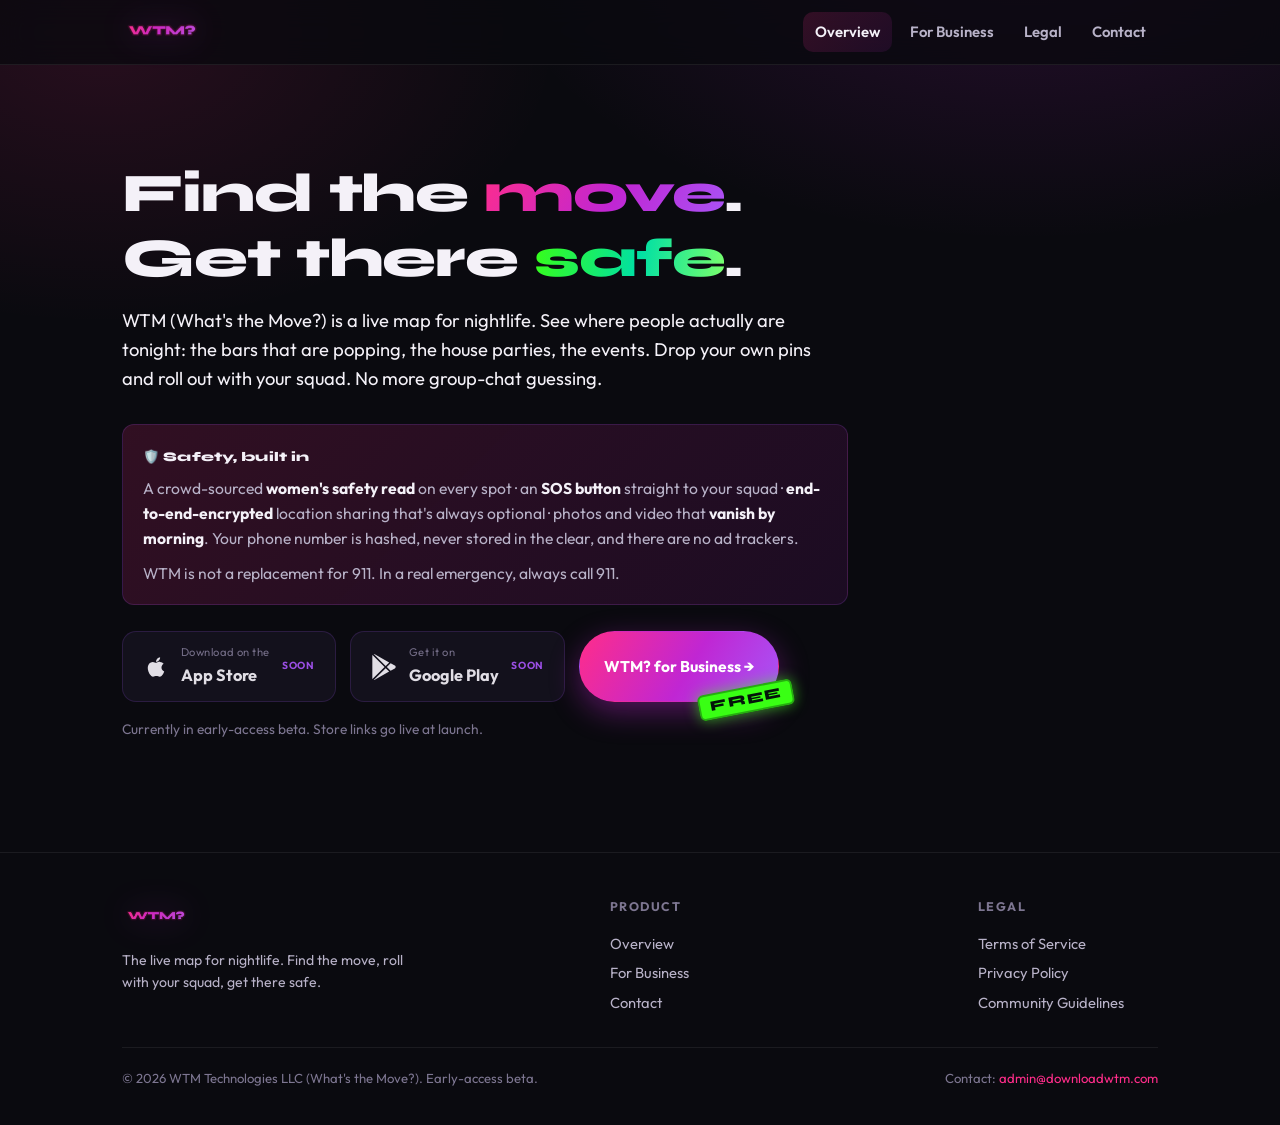
==== index.html @ 10116d81 "Initial commit — downloadwtm.com static site (WTM Technologies LLC)" ====
<!DOCTYPE html>
<html lang="en">
<head>
  <meta charset="UTF-8" />
  <meta name="viewport" content="width=device-width, initial-scale=1.0" />
  <title>WTM (What's the Move?) · Nightlife discovery map</title>
  <meta name="description" content="WTM (What's the Move?) is a live safety-first map for discovering the move, bars, parties, and events in your college town. See what's hot tonight, drop pins, roll with your squad." />
  <meta name="theme-color" content="#0a0a0f" />
  <link rel="stylesheet" href="styles.css" />
  <link rel="icon" href="data:image/svg+xml,%3Csvg xmlns='http://www.w3.org/2000/svg' viewBox='0 0 32 32'%3E%3Cdefs%3E%3ClinearGradient id='g' x1='0' y1='0' x2='1' y2='1'%3E%3Cstop offset='0' stop-color='%23ff2d8a'/%3E%3Cstop offset='1' stop-color='%23a855f7'/%3E%3C/linearGradient%3E%3C/defs%3E%3Ccircle cx='16' cy='16' r='14' fill='url(%23g)'/%3E%3C/svg%3E" />
</head>
<body>
  <!-- ===== HEADER ===== -->
  <header class="site-header">
    <div class="container nav">
      <a class="brand" href="index.html" aria-label="WTM (What's the Move?)">
        <img src="assets/wtmLogoWithGlow.png" alt="WTM (What's the Move?)" class="brand-logo" />
      </a>
      <input type="checkbox" id="navtoggle" class="nav-toggle" />
      <label for="navtoggle" class="nav-burger" aria-label="Menu"><span></span></label>
      <nav class="nav-links">
        <a href="index.html" class="active">Overview</a>
        <a href="business.html">For Business</a>
        <a href="legal.html">Legal</a>
        <a href="contact.html">Contact</a>
      </nav>
    </div>
  </header>

  <!-- ===== HERO ===== -->
  <section class="hero">
    <div class="container">
      <h1>Find the <span class="gradient-text">move</span>.<br />Get there <span class="gradient-green">safe</span>.</h1>
      <p class="lead">WTM (What's the Move?) is a live map for nightlife. See where people actually are tonight: the bars that are popping, the house parties, the events. Drop your own pins and roll out with your squad. No more group-chat guessing.</p>

      <!-- Safety emphasis -->
      <div class="safety-band">
        <span class="safety-tag">🛡️ Safety, built in</span>
        <p>A crowd-sourced <strong>women's safety read</strong> on every spot · an <strong>SOS button</strong> straight to your squad · <strong>end-to-end-encrypted</strong> location sharing that's always optional · photos and video that <strong>vanish by morning</strong>. Your phone number is hashed, never stored in the clear, and there are no ad trackers.</p>
        <p class="safety-fine">WTM is not a replacement for 911. In a real emergency, always call 911.</p>
      </div>

      <!-- Buttons front &amp; center: App Store · Google Play · For Business -->
      <div class="hero-downloads">
        <span class="store-btn" aria-disabled="true" title="Coming soon">
          <span class="store-ico"><svg viewBox="0 0 24 24" aria-hidden="true"><path d="M17.05 20.28c-.98.95-2.05.8-3.08.35-1.09-.46-2.09-.48-3.24 0-1.44.62-2.2.44-3.06-.35C2.79 15.25 3.51 7.59 9.05 7.31c1.35.07 2.29.74 3.08.8 1.18-.24 2.31-.93 3.57-.84 1.51.12 2.65.72 3.4 1.8-3.12 1.87-2.38 5.98.48 7.13-.57 1.5-1.31 2.99-2.54 4.1l-.01-.02zM12.03 7.25c-.15-2.23 1.66-4.07 3.74-4.25.29 2.58-2.34 4.5-3.74 4.25z"/></svg></span>
          <span><small>Download on the</small><strong>App Store</strong></span>
          <span class="soon">Soon</span>
        </span>
        <span class="store-btn" aria-disabled="true" title="Coming soon">
          <span class="store-ico"><svg viewBox="0 0 24 24" aria-hidden="true"><path d="M22.018 13.298l-3.919 2.218-3.515-3.493 3.543-3.521 3.891 2.202a1.49 1.49 0 0 1 0 2.594zM1.337.924a1.486 1.486 0 0 0-.112.568v21.017c0 .217.045.419.124.6l11.155-11.087L1.337.924zm12.207 10.065l3.258-3.238L3.45.195a1.466 1.466 0 0 0-.946-.179l11.04 10.973zm0 2.067l-11 10.933c.298.036.612-.016.906-.183l13.324-7.54-3.23-3.21z"/></svg></span>
          <span><small>Get it on</small><strong>Google Play</strong></span>
          <span class="soon">Soon</span>
        </span>
        <div class="biz-wrap">
          <a class="btn btn-primary btn-biz" href="business.html">WTM? for Business →</a>
          <span class="free-stamp">FREE</span>
        </div>
      </div>
      <p class="hero-note">Currently in early-access beta. Store links go live at launch.</p>
    </div>
  </section>

  <!-- ===== FOOTER ===== -->
  <footer class="site-footer">
    <div class="container">
      <div class="footer-grid">
        <div class="footer-col" style="max-width:300px;">
          <a class="brand" href="index.html" style="margin-bottom:12px;">
            <img src="assets/wtmLogoWithGlow.png" alt="WTM (What's the Move?)" class="brand-logo brand-logo--footer" />
          </a>
          <p style="font-size:0.88rem;">The live map for nightlife. Find the move, roll with your squad, get there safe.</p>
        </div>
        <div class="footer-col">
          <h4>Product</h4>
          <a href="index.html">Overview</a>
          <a href="business.html">For Business</a>
          <a href="contact.html">Contact</a>
        </div>
        <div class="footer-col">
          <h4>Legal</h4>
          <a href="legal.html#tos">Terms of Service</a>
          <a href="legal.html#privacy">Privacy Policy</a>
          <a href="legal.html#guidelines">Community Guidelines</a>
        </div>
      </div>
      <div class="footer-bottom">
        <span>© 2026 WTM Technologies LLC (What's the Move?). Early-access beta.</span>
        <span>Contact: <a href="mailto:admin@downloadwtm.com">admin@downloadwtm.com</a></span>
      </div>
    </div>
  </footer>
</body>
</html>
---- styles.css ----
/* ============================================================
   WTM ("What's the Move?") — shared website styles
   Plain static CSS. No build tooling. Nightlife palette.
   Fonts: Outfit (body) + Syne (display) — the app's own typefaces,
   self-hosted from /fonts (no CDN dependency).
   ============================================================ */

@font-face { font-family: "Outfit"; src: url("fonts/Outfit-Regular.ttf") format("truetype");  font-weight: 400; font-style: normal; font-display: swap; }
@font-face { font-family: "Outfit"; src: url("fonts/Outfit-Medium.ttf") format("truetype");   font-weight: 500; font-style: normal; font-display: swap; }
@font-face { font-family: "Outfit"; src: url("fonts/Outfit-SemiBold.ttf") format("truetype"); font-weight: 600; font-style: normal; font-display: swap; }
@font-face { font-family: "Outfit"; src: url("fonts/Outfit-Bold.ttf") format("truetype");     font-weight: 700; font-style: normal; font-display: swap; }
@font-face { font-family: "Syne";   src: url("fonts/Syne-Bold.ttf") format("truetype");        font-weight: 700; font-style: normal; font-display: swap; }
@font-face { font-family: "Syne";   src: url("fonts/Syne-ExtraBold.ttf") format("truetype");   font-weight: 800; font-style: normal; font-display: swap; }

:root {
  --bg:        #0a0a0f;   /* root background */
  --bg-2:      #12101a;   /* raised surface */
  --bg-3:      #14121e;   /* card */
  --bg-4:      #1e1a28;   /* input / chip */
  --fuchsia:   #c026d3;   /* primary */
  --pink:      #ff2d8a;   /* secondary / hot pink */
  --purple:    #a855f7;   /* accent / soft purple */
  --text:      #f4f1f8;   /* primary text */
  --muted:     #b8b2c8;   /* secondary text */
  --faint:     #7d7691;   /* tertiary text */
  --line:      rgba(168, 85, 247, 0.18); /* hairline borders */
  --line-soft: rgba(255, 255, 255, 0.07);
  --glow:      rgba(192, 38, 211, 0.35);
  --maxw:      1080px;
  --radius:    18px;
  --radius-sm: 12px;
  --shadow:    0 18px 50px rgba(0, 0, 0, 0.55);
  --grad:      linear-gradient(120deg, #ff2d8a 0%, #c026d3 55%, #a855f7 100%);
  --grad-soft: linear-gradient(135deg, rgba(255, 45, 138, 0.16), rgba(192, 38, 211, 0.10));
  --font-body:    "Outfit", -apple-system, BlinkMacSystemFont, "Segoe UI", Roboto,
                  Helvetica, Arial, "Apple Color Emoji", "Segoe UI Emoji", sans-serif;
  --font-display: "Syne", "Outfit", -apple-system, BlinkMacSystemFont, "Segoe UI",
                  Roboto, Helvetica, Arial, sans-serif;
}

* { box-sizing: border-box; }

html { scroll-behavior: smooth; scroll-padding-top: 90px; }

body {
  margin: 0;
  font-family: var(--font-body);
  background: var(--bg);
  color: var(--text);
  line-height: 1.6;
  -webkit-font-smoothing: antialiased;
  text-rendering: optimizeLegibility;
  /* subtle radial nightlife glow at the top */
  background-image:
    radial-gradient(900px 520px at 80% -8%, rgba(192, 38, 211, 0.16), transparent 60%),
    radial-gradient(760px 480px at 8% 4%, rgba(255, 45, 138, 0.12), transparent 60%);
  background-attachment: fixed;
}

a { color: var(--pink); text-decoration: none; }
a:hover { text-decoration: underline; }

img { max-width: 100%; display: block; }

/* ---------- layout helpers ---------- */
.container {
  width: 100%;
  max-width: var(--maxw);
  margin: 0 auto;
  padding: 0 22px;
}

.section { padding: 64px 0; }
.section--tight { padding: 40px 0; }

.eyebrow {
  display: inline-block;
  font-size: 12px;
  letter-spacing: 0.16em;
  text-transform: uppercase;
  color: var(--purple);
  font-weight: 700;
  margin-bottom: 14px;
}

h1, h2, h3 { font-family: var(--font-display); line-height: 1.2; margin: 0 0 14px; font-weight: 800; letter-spacing: -0.01em; }
h1 { font-size: clamp(2.1rem, 6vw, 3.4rem); letter-spacing: -0.02em; }
h2 { font-size: clamp(1.5rem, 3.6vw, 2.2rem); letter-spacing: -0.01em; }
h3 { font-size: 1.18rem; }

p { color: var(--muted); margin: 0 0 16px; }
.lead { font-size: 1.15rem; color: var(--text); max-width: 60ch; }

.gradient-text {
  background: var(--grad);
  -webkit-background-clip: text;
  background-clip: text;
  -webkit-text-fill-color: transparent;
  color: transparent;
}

/* ---------- header / nav ---------- */
.site-header {
  position: sticky;
  top: 0;
  z-index: 50;
  backdrop-filter: blur(14px);
  -webkit-backdrop-filter: blur(14px);
  background: rgba(10, 10, 15, 0.78);
  border-bottom: 1px solid var(--line-soft);
}
.nav {
  display: flex;
  align-items: center;
  justify-content: space-between;
  height: 64px;
  gap: 16px;
}
.brand {
  display: flex;
  align-items: center;
  gap: 10px;
  font-weight: 800;
  font-size: 1.15rem;
  letter-spacing: -0.01em;
  color: var(--text);
}
.brand:hover { text-decoration: none; }
.brand .logo-dot {
  width: 26px; height: 26px;
  border-radius: 50%;
  background: var(--grad);
  box-shadow: 0 0 18px var(--glow);
  display: inline-block;
}
.brand small {
  display: block;
  font-size: 10px;
  font-weight: 600;
  letter-spacing: 0.04em;
  color: var(--faint);
  margin-top: -2px;
}
.nav-links { display: flex; align-items: center; gap: 6px; }
.nav-links a {
  color: var(--muted);
  font-size: 0.93rem;
  font-weight: 600;
  padding: 8px 12px;
  border-radius: 10px;
  transition: color 0.15s, background 0.15s;
}
.nav-links a:hover { color: var(--text); background: rgba(255, 255, 255, 0.05); text-decoration: none; }
.nav-links a.active { color: var(--text); background: var(--grad-soft); }

/* mobile nav toggle (pure CSS via checkbox) */
.nav-toggle { display: none; }
.nav-burger {
  display: none;
  cursor: pointer;
  width: 42px; height: 42px;
  border-radius: 10px;
  border: 1px solid var(--line);
  background: var(--bg-3);
  align-items: center;
  justify-content: center;
}
.nav-burger span,
.nav-burger span::before,
.nav-burger span::after {
  content: "";
  display: block;
  width: 18px; height: 2px;
  background: var(--text);
  border-radius: 2px;
  position: relative;
}
.nav-burger span::before { position: absolute; top: -6px; }
.nav-burger span::after  { position: absolute; top: 6px; }

/* ---------- buttons ---------- */
.btn {
  display: inline-flex;
  align-items: center;
  justify-content: center;
  gap: 9px;
  padding: 13px 22px;
  border-radius: 999px;
  font-weight: 700;
  font-size: 0.97rem;
  border: 1px solid transparent;
  cursor: pointer;
  transition: transform 0.08s ease, box-shadow 0.15s ease, opacity 0.15s;
  text-decoration: none;
  white-space: nowrap;
}
.btn:hover { text-decoration: none; transform: translateY(-1px); }
.btn:active { transform: translateY(1px); }
.btn-primary {
  background: var(--grad);
  color: #fff;
  box-shadow: 0 10px 30px rgba(192, 38, 211, 0.40);
}
.btn-primary:hover { box-shadow: 0 14px 38px rgba(192, 38, 211, 0.55); color: #fff; }
.btn-ghost {
  background: var(--bg-3);
  color: var(--text);
  border-color: var(--line);
}
.btn-ghost:hover { border-color: var(--purple); color: var(--text); }
.btn-block { width: 100%; }
.btn-lg { padding: 16px 28px; font-size: 1.04rem; }

/* ---------- hero ---------- */
.hero {
  position: relative;
  padding: 96px 0 72px;
  overflow: hidden;
}
.hero .lead { margin-bottom: 30px; }
.hero-cta { display: flex; flex-wrap: wrap; gap: 14px; margin-bottom: 18px; }
.hero-note { font-size: 0.86rem; color: var(--faint); }

/* ---------- cards / grids ---------- */
.grid {
  display: grid;
  gap: 20px;
  grid-template-columns: repeat(auto-fit, minmax(250px, 1fr));
}
.card {
  background: var(--bg-3);
  border: 1px solid var(--line-soft);
  border-radius: var(--radius);
  padding: 24px;
  box-shadow: var(--shadow);
}
.card h3 { margin-bottom: 8px; }
.card p { margin-bottom: 0; font-size: 0.96rem; }
.card .ico {
  font-size: 1.6rem;
  margin-bottom: 12px;
  display: inline-block;
  filter: drop-shadow(0 0 12px var(--glow));
}
.card--feature { transition: transform 0.18s ease, border-color 0.18s; }
.card--feature:hover { transform: translateY(-3px); border-color: var(--line); }

/* badge / chip */
.chip {
  display: inline-flex;
  align-items: center;
  gap: 6px;
  font-size: 0.78rem;
  font-weight: 700;
  letter-spacing: 0.02em;
  padding: 6px 12px;
  border-radius: 999px;
  background: var(--grad-soft);
  border: 1px solid var(--line);
  color: var(--text);
}

/* store buttons (download placeholders) */
.store-row { display: flex; flex-wrap: wrap; gap: 14px; margin-top: 8px; }
.store-btn {
  display: inline-flex;
  align-items: center;
  gap: 12px;
  padding: 12px 20px;
  border-radius: 14px;
  background: var(--bg-3);
  border: 1px solid var(--line);
  color: var(--text);
  min-width: 200px;
  cursor: default;
  opacity: 0.92;
}
.store-btn .store-ico { display: inline-flex; align-items: center; }
.store-btn .store-ico svg { width: 26px; height: 26px; display: block; fill: currentColor; }
.store-btn small { display: block; font-size: 0.7rem; color: var(--faint); letter-spacing: 0.04em; }
.store-btn strong { font-size: 1.02rem; font-weight: 700; }
.store-btn .soon {
  margin-left: auto;
  font-size: 0.64rem;
  font-weight: 800;
  letter-spacing: 0.08em;
  text-transform: uppercase;
  color: var(--purple);
}

/* ---------- banners / callouts ---------- */
.banner {
  border-radius: var(--radius-sm);
  padding: 16px 20px;
  font-size: 0.92rem;
  border: 1px solid var(--line);
  background: var(--grad-soft);
}
.banner strong { color: var(--text); }
.banner--warn {
  border-color: rgba(255, 45, 138, 0.45);
  background: rgba(255, 45, 138, 0.10);
}
.banner--emergency {
  border-color: rgba(255, 60, 80, 0.5);
  background: rgba(255, 45, 80, 0.12);
  color: #ffd9e0;
}
.banner--emergency strong { color: #ff7a90; }

/* ---------- footer ---------- */
.site-footer {
  border-top: 1px solid var(--line-soft);
  padding: 44px 0 36px;
  margin-top: 24px;
  background: rgba(10, 10, 15, 0.6);
}
.footer-grid {
  display: flex;
  flex-wrap: wrap;
  gap: 28px;
  justify-content: space-between;
  align-items: flex-start;
}
.footer-col { min-width: 180px; }
.footer-col h4 {
  font-size: 0.78rem;
  text-transform: uppercase;
  letter-spacing: 0.12em;
  color: var(--faint);
  margin: 0 0 12px;
}
.footer-col a { display: block; color: var(--muted); font-size: 0.92rem; padding: 3px 0; }
.footer-col a:hover { color: var(--text); }
.footer-bottom {
  margin-top: 30px;
  padding-top: 20px;
  border-top: 1px solid var(--line-soft);
  font-size: 0.82rem;
  color: var(--faint);
  display: flex;
  flex-wrap: wrap;
  gap: 8px 18px;
  justify-content: space-between;
}

/* ============================================================
   LEGAL PAGE
   ============================================================ */
.legal-layout {
  display: grid;
  grid-template-columns: 260px 1fr;
  gap: 40px;
  align-items: start;
}
.toc {
  position: sticky;
  top: 84px;
  max-height: calc(100vh - 110px);
  overflow-y: auto;
  padding: 18px;
  background: var(--bg-3);
  border: 1px solid var(--line-soft);
  border-radius: var(--radius-sm);
}
.toc h4 {
  font-size: 0.74rem;
  text-transform: uppercase;
  letter-spacing: 0.12em;
  color: var(--faint);
  margin: 0 0 10px;
}
.toc h4:not(:first-child) { margin-top: 16px; }
.toc a {
  display: block;
  color: var(--muted);
  font-size: 0.85rem;
  padding: 4px 8px;
  border-radius: 8px;
  border-left: 2px solid transparent;
}
.toc a:hover { color: var(--text); background: rgba(255, 255, 255, 0.04); text-decoration: none; }

.legal-body { min-width: 0; }
.legal-body h2 {
  scroll-margin-top: 90px;
  margin-top: 40px;
  padding-top: 14px;
  border-top: 1px solid var(--line-soft);
}
.legal-body h2:first-of-type { border-top: none; margin-top: 0; padding-top: 0; }
.legal-body h3 { scroll-margin-top: 90px; margin-top: 26px; color: var(--purple); }
.legal-body h4 { margin: 20px 0 8px; font-size: 1rem; color: var(--text); }
.legal-body p, .legal-body li { color: var(--muted); }
.legal-body ul { padding-left: 22px; margin: 0 0 16px; }
.legal-body li { margin-bottom: 7px; }
.legal-body strong { color: var(--text); }
.legal-body .clause { margin: 0 0 12px; }
.legal-body .clause .num { color: var(--purple); font-weight: 700; margin-right: 6px; }

.legal-summary {
  background: var(--grad-soft);
  border: 1px solid var(--line);
  border-radius: var(--radius-sm);
  padding: 20px 22px;
  margin: 0 0 28px;
}
.legal-summary h3 { color: var(--text); margin-top: 0; }
.legal-summary ul { margin-bottom: 0; }

.doc-divider {
  margin: 56px 0 0;
  padding-top: 40px;
  border-top: 2px solid var(--line);
}

.to-finalize {
  display: inline-block;
  font-size: 0.78rem;
  font-weight: 700;
  color: var(--purple);
  background: rgba(168, 85, 247, 0.12);
  border: 1px solid var(--line);
  border-radius: 8px;
  padding: 2px 9px;
}

/* ============================================================
   CONTACT PAGE
   ============================================================ */
.contact-card {
  background: var(--bg-3);
  border: 1px solid var(--line-soft);
  border-radius: var(--radius);
  padding: 26px;
  box-shadow: var(--shadow);
  scroll-margin-top: 90px;
}
.contact-card h3 { display: flex; align-items: center; gap: 10px; }
.contact-card .ico { font-size: 1.4rem; }
.contact-card .what {
  font-size: 0.82rem;
  color: var(--faint);
  margin: 14px 0 6px;
  text-transform: uppercase;
  letter-spacing: 0.08em;
}
.contact-card .tmpl {
  background: var(--bg);
  border: 1px solid var(--line-soft);
  border-radius: 10px;
  padding: 12px 14px;
  font-size: 0.85rem;
  color: var(--muted);
  white-space: pre-wrap;
  line-height: 1.55;
  margin: 0 0 16px;
  font-family: ui-monospace, "SF Mono", "Cascadia Code", Consolas, monospace;
}
.contact-grid { display: grid; gap: 22px; grid-template-columns: 1fr; }

/* ---------- brand logo (nav + footer) ---------- */
.brand-logo {
  height: 40px;
  width: auto;
  display: block;
  filter: drop-shadow(0 0 16px rgba(192, 38, 211, 0.4));
}
.brand-logo--footer { height: 34px; }

/* ---------- hero: safety emphasis band ---------- */
.safety-band {
  margin: 26px 0;
  padding: 18px 20px;
  border-radius: var(--radius-sm);
  background: var(--grad-soft);
  border: 1px solid var(--line);
  max-width: 66ch;
}
.safety-tag {
  display: inline-block;
  font-family: var(--font-display);
  font-size: 0.82rem;
  font-weight: 800;
  letter-spacing: 0.01em;
  color: var(--text);
  margin-bottom: 8px;
}
.safety-band p { color: var(--muted); font-size: 0.98rem; margin: 0; }
.safety-band strong { color: var(--text); }
.safety-fine { margin-top: 10px !important; font-size: 0.82rem; color: var(--faint); }

/* ---------- hero: download / CTA row (App Store · Play · Business) ---------- */
.hero-downloads {
  display: flex;
  flex-wrap: wrap;
  gap: 14px;
  align-items: stretch;
  margin-bottom: 16px;
}
.hero-downloads .store-btn { min-width: 188px; }
.btn-biz { padding: 14px 24px; }

/* ---------- business promo (free during early access) ---------- */
.promo {
  display: grid;
  grid-template-columns: 1.05fr 1fr;
  gap: 34px;
  align-items: center;
  background: linear-gradient(135deg, rgba(255, 45, 138, 0.12), rgba(192, 38, 211, 0.08));
  border: 1px solid var(--line);
  border-radius: var(--radius);
  padding: 36px;
  box-shadow: var(--shadow);
}
.promo-head h2 { margin: 14px 0 12px; }
.promo-head .lead { margin-bottom: 22px; font-size: 1.08rem; }
.chip--free { background: var(--grad); color: #fff; border-color: transparent; }
.promo-check {
  list-style: none;
  margin: 0;
  padding: 0;
  display: grid;
  gap: 13px;
}
.promo-check li {
  display: flex;
  gap: 12px;
  align-items: flex-start;
  color: var(--muted);
  font-size: 0.97rem;
}
.promo-check strong { color: var(--text); }
.promo-check .tick {
  flex: none;
  width: 22px;
  height: 22px;
  border-radius: 50%;
  background: var(--grad);
  color: #fff;
  font-size: 0.76rem;
  font-weight: 800;
  display: inline-flex;
  align-items: center;
  justify-content: center;
  box-shadow: 0 0 12px var(--glow);
  margin-top: 1px;
}

/* ---------- responsive ---------- */
@media (max-width: 760px) {
  .promo { grid-template-columns: 1fr; padding: 26px; gap: 24px; }
}
@media (max-width: 860px) {
  .legal-layout { grid-template-columns: 1fr; }
  .toc {
    position: static;
    max-height: none;
    margin-bottom: 28px;
  }
  .nav-links {
    position: absolute;
    top: 64px; left: 0; right: 0;
    flex-direction: column;
    align-items: stretch;
    gap: 2px;
    padding: 10px 16px 18px;
    background: rgba(10, 10, 15, 0.97);
    border-bottom: 1px solid var(--line-soft);
    backdrop-filter: blur(14px);
    -webkit-backdrop-filter: blur(14px);
    display: none;
  }
  .nav-links a { padding: 12px 14px; font-size: 1rem; }
  .nav-toggle:checked ~ .nav-links { display: flex; }
  .nav-burger { display: inline-flex; }
}

@media (min-width: 861px) {
  .contact-grid { grid-template-columns: 1fr 1fr; }
}


/* ===== 2026-07-06 site trim: neon FREE badge · green notice · contact reach ===== */
.gradient-green {
  background: linear-gradient(100deg, #39ff14 0%, #00e0a4 55%, #7cff6b 100%);
  -webkit-background-clip: text; background-clip: text;
  -webkit-text-fill-color: transparent; color: transparent;
}

/* FREE stamp overlapping the bottom edge of the "For Business" button */
.biz-wrap { position: relative; display: inline-flex; }
.free-stamp {
  position: absolute; right: -14px; bottom: -12px; z-index: 3;
  transform: rotate(-11deg);
  background: #39ff14; color: #04140a;
  font-family: var(--font-display); font-weight: 800; font-size: 0.9rem; line-height: 1;
  letter-spacing: 0.1em; padding: 4px 10px; border-radius: 6px;
  border: 2px solid rgba(4, 20, 10, 0.35);
  box-shadow: 0 0 14px rgba(57, 255, 20, 0.6);
}

/* business: a text cue that points down to the setup block */
.scroll-cue {
  display: inline-flex; align-items: center; gap: 8px; margin: 4px 0 2px;
  font-family: var(--font-display); font-weight: 800; font-size: 1.15rem;
  color: var(--text); text-decoration: none;
}
.scroll-cue:hover { color: var(--pink); text-decoration: none; }
.scroll-cue .cue-arrow { display: inline-block; font-size: 1.25rem; color: var(--pink); animation: cuebob 1.6s ease-in-out infinite; }
@keyframes cuebob { 0%, 100% { transform: translateY(0); } 50% { transform: translateY(5px); } }

/* business: one continuous block, no section gaps */
.hero--biz { padding-bottom: 44px; }
.setup-block { margin-top: 24px; }
.setup-block .green-note { margin-top: 6px; }
/* white glow behind the setup step/option cards, to draw the eye */
.setup-block .card {
  box-shadow: 0 0 28px rgba(255, 255, 255, 0.18), 0 18px 50px rgba(0, 0, 0, 0.55);
  border-color: rgba(255, 255, 255, 0.16);
  transition: box-shadow 0.2s ease;
}
.setup-block .card:hover {
  box-shadow: 0 0 38px rgba(255, 255, 255, 0.28), 0 18px 50px rgba(0, 0, 0, 0.55);
}

.green-note {
  border-radius: var(--radius-sm); padding: 14px 18px; margin-bottom: 30px;
  background: rgba(57,255,20,0.08); border: 1px solid rgba(57,255,20,0.42);
  color: #d6ffcf; font-size: 0.94rem;
}
.green-note strong { color: #8dff7a; }

.reach { position: relative; text-align: center; padding: 26px 0 6px; }
.reach::before {
  content: ""; position: absolute; left: 50%; top: 55%; transform: translate(-50%,-50%);
  width: min(70%, 520px); height: 130px; z-index: 0; pointer-events: none;
  background: radial-gradient(ellipse at center, rgba(192,38,211,0.5), transparent 70%);
  filter: blur(34px); animation: reachpulse 3.6s ease-in-out infinite;
}
.reach > * { position: relative; z-index: 1; }
.reach .reach-lead { color: #a79fb5; margin: 8px 0 4px; }
.reach a.reach-mail {
  display: inline-block; font-family: var(--font-display); font-weight: 800;
  font-size: clamp(1.5rem, 6vw, 2.7rem); letter-spacing: -0.01em; text-decoration: none;
  background: linear-gradient(90deg, #ff2d8a, #c026d3, #a855f7);
  -webkit-background-clip: text; background-clip: text; color: transparent;
}
.reach a.reach-mail:hover { filter: brightness(1.1); }
@keyframes reachpulse { 0%,100% { opacity: 0.5; transform: translate(-50%,-50%) scale(1); } 50% { opacity: 1; transform: translate(-50%,-50%) scale(1.12); } }
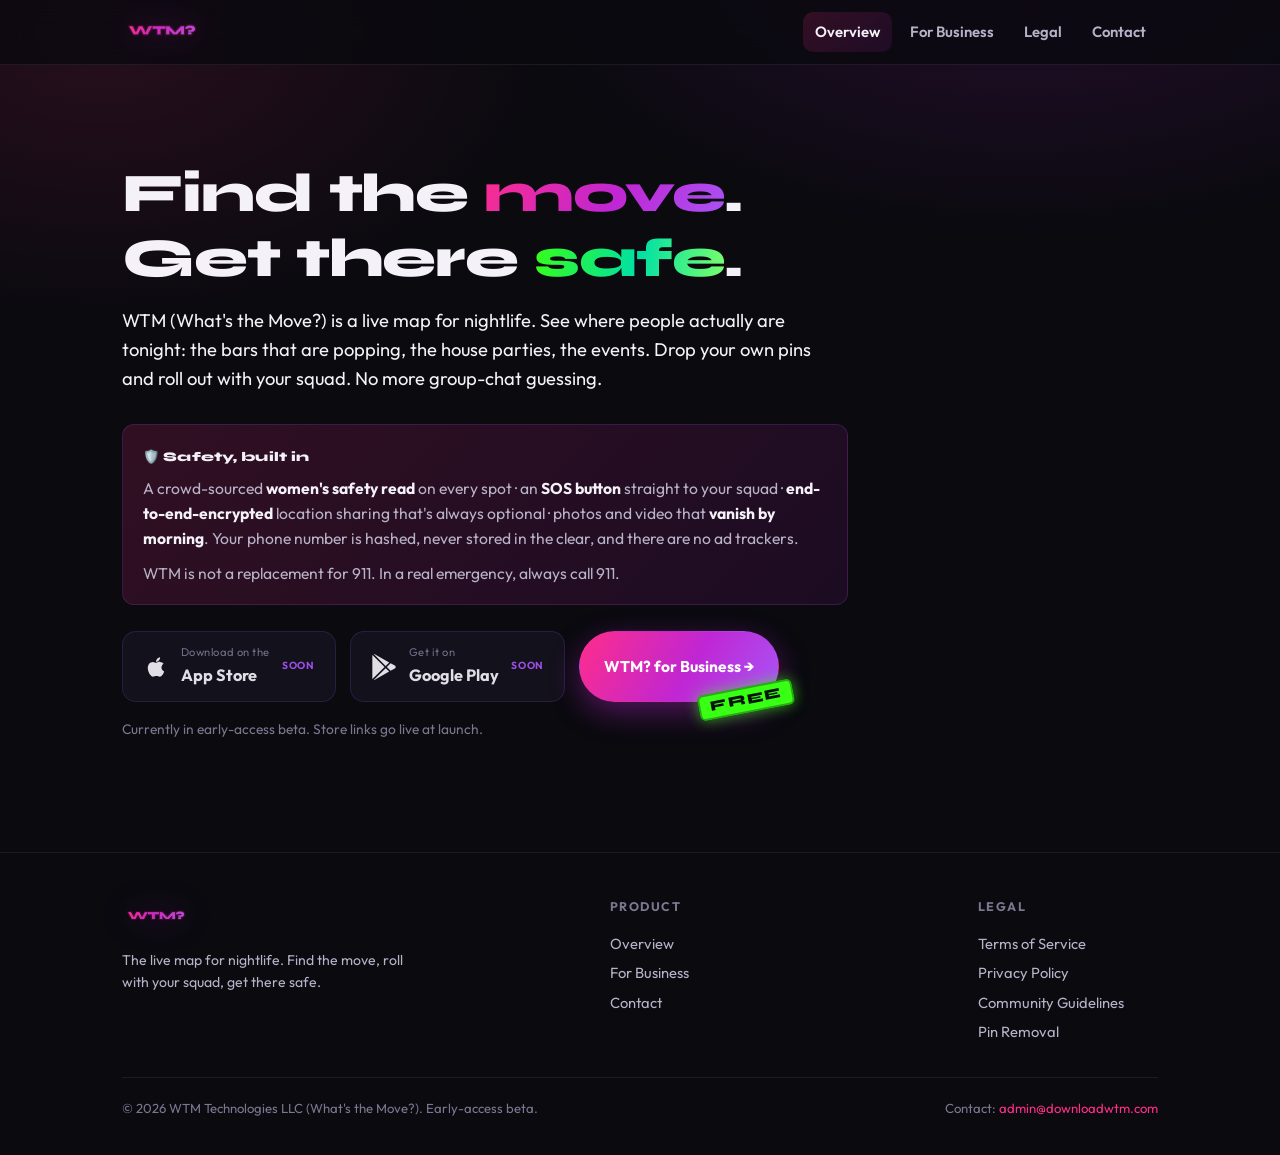
==== commit 78f1d847: "Add the pin removal page, and bring legal.html up to draft-2 The app has shipped a Pin Removal butto" ====
--- a/index.html
+++ b/index.html
@@ -82,6 +82,7 @@
           <a href="legal.html#tos">Terms of Service</a>
           <a href="legal.html#privacy">Privacy Policy</a>
           <a href="legal.html#guidelines">Community Guidelines</a>
+          <a href="pin-takedown.html">Pin Removal</a>
         </div>
       </div>
       <div class="footer-bottom">
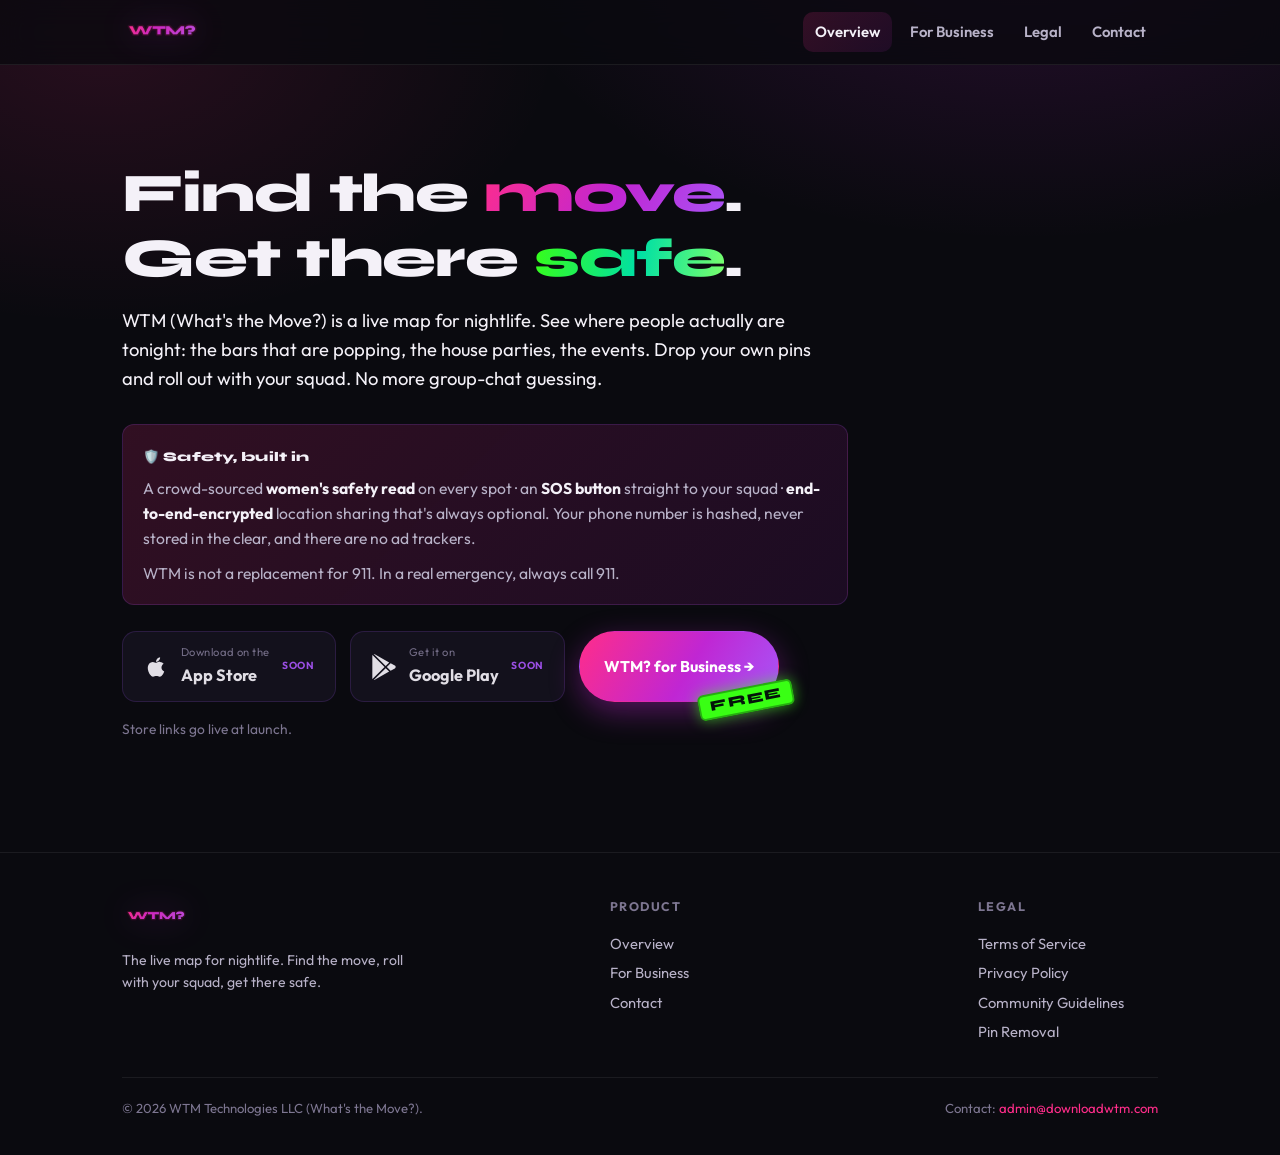
==== commit e52fb911: "Make site copy match the app: no beta wording, venues go live then get reviewed Removed 'early-acces" ====
--- a/index.html
+++ b/index.html
@@ -36,7 +36,7 @@
       <!-- Safety emphasis -->
       <div class="safety-band">
         <span class="safety-tag">🛡️ Safety, built in</span>
-        <p>A crowd-sourced <strong>women's safety read</strong> on every spot · an <strong>SOS button</strong> straight to your squad · <strong>end-to-end-encrypted</strong> location sharing that's always optional · photos and video that <strong>vanish by morning</strong>. Your phone number is hashed, never stored in the clear, and there are no ad trackers.</p>
+        <p>A crowd-sourced <strong>women's safety read</strong> on every spot · an <strong>SOS button</strong> straight to your squad · <strong>end-to-end-encrypted</strong> location sharing that's always optional. Your phone number is hashed, never stored in the clear, and there are no ad trackers.</p>
         <p class="safety-fine">WTM is not a replacement for 911. In a real emergency, always call 911.</p>
       </div>
 
@@ -57,7 +57,7 @@
           <span class="free-stamp">FREE</span>
         </div>
       </div>
-      <p class="hero-note">Currently in early-access beta. Store links go live at launch.</p>
+      <p class="hero-note">Store links go live at launch.</p>
     </div>
   </section>
 
@@ -86,7 +86,7 @@
         </div>
       </div>
       <div class="footer-bottom">
-        <span>© 2026 WTM Technologies LLC (What's the Move?). Early-access beta.</span>
+        <span>© 2026 WTM Technologies LLC (What's the Move?).</span>
         <span>Contact: <a href="mailto:admin@downloadwtm.com">admin@downloadwtm.com</a></span>
       </div>
     </div>
